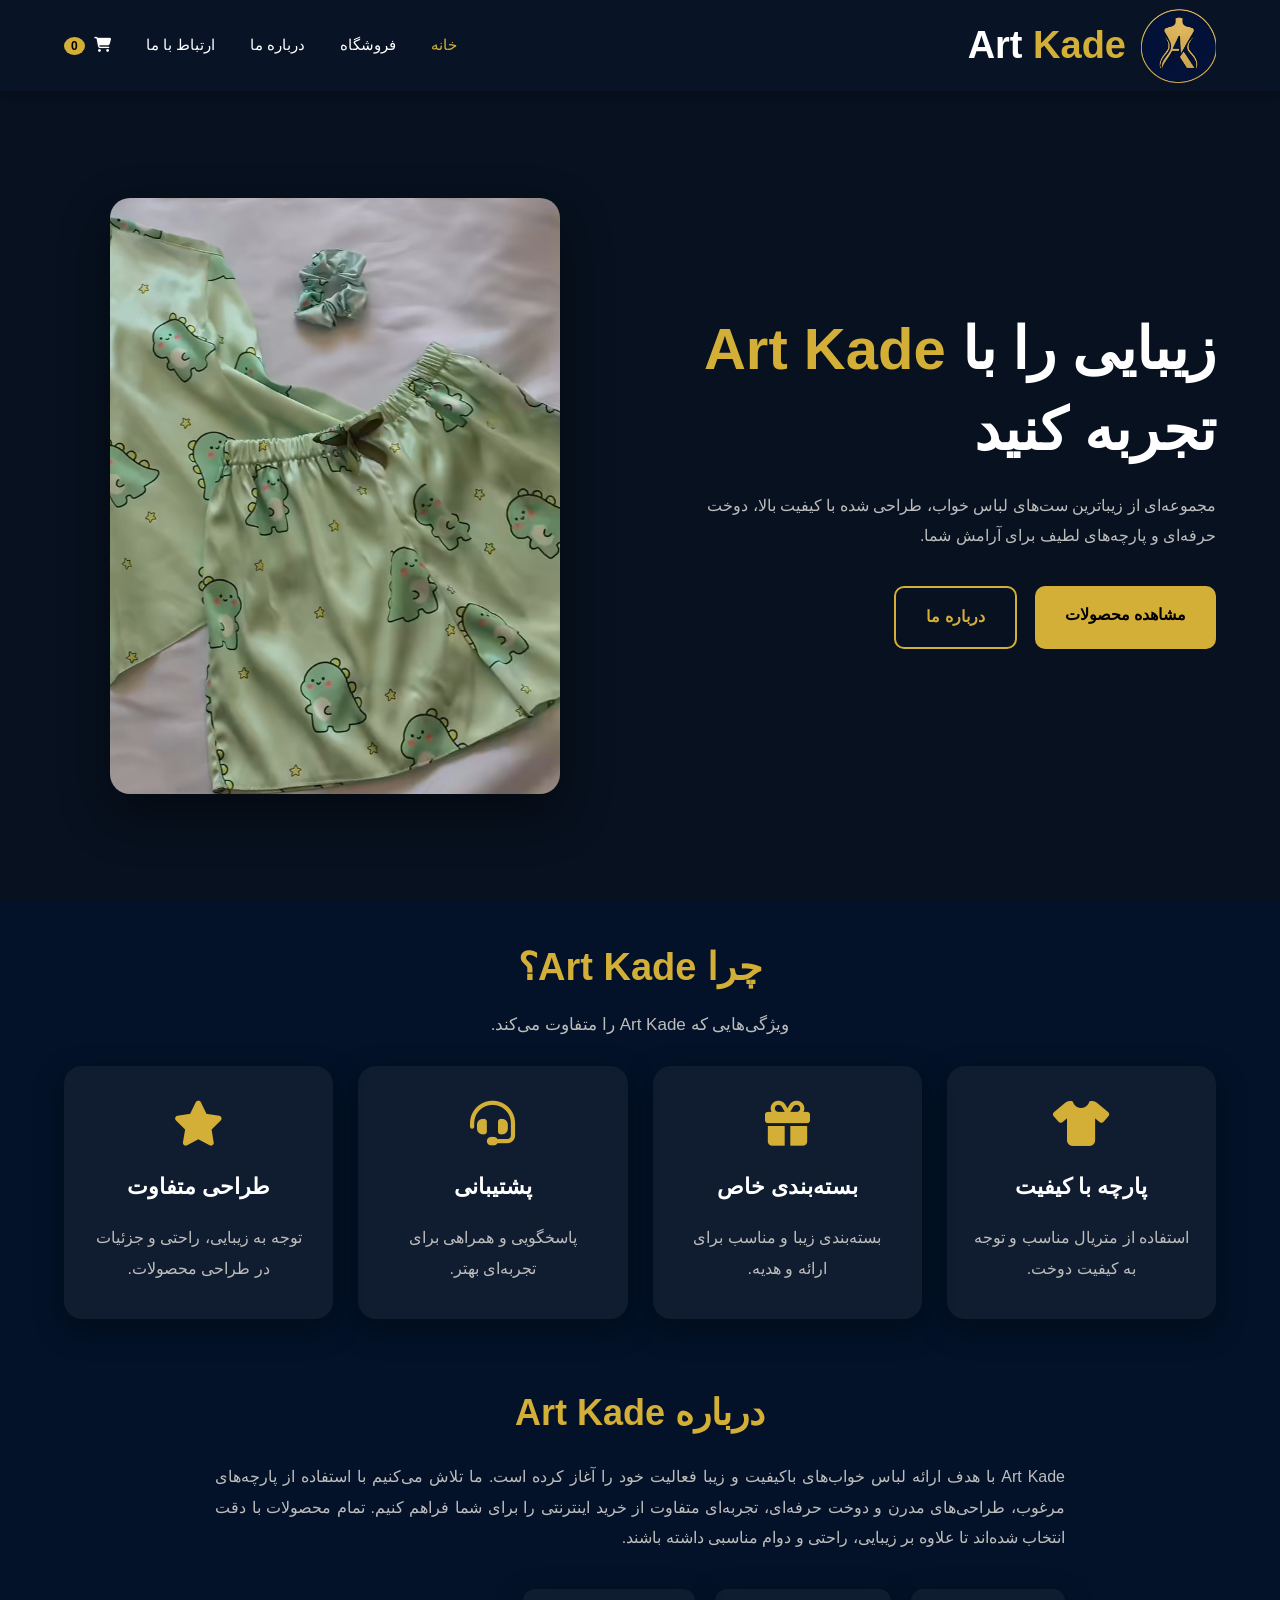
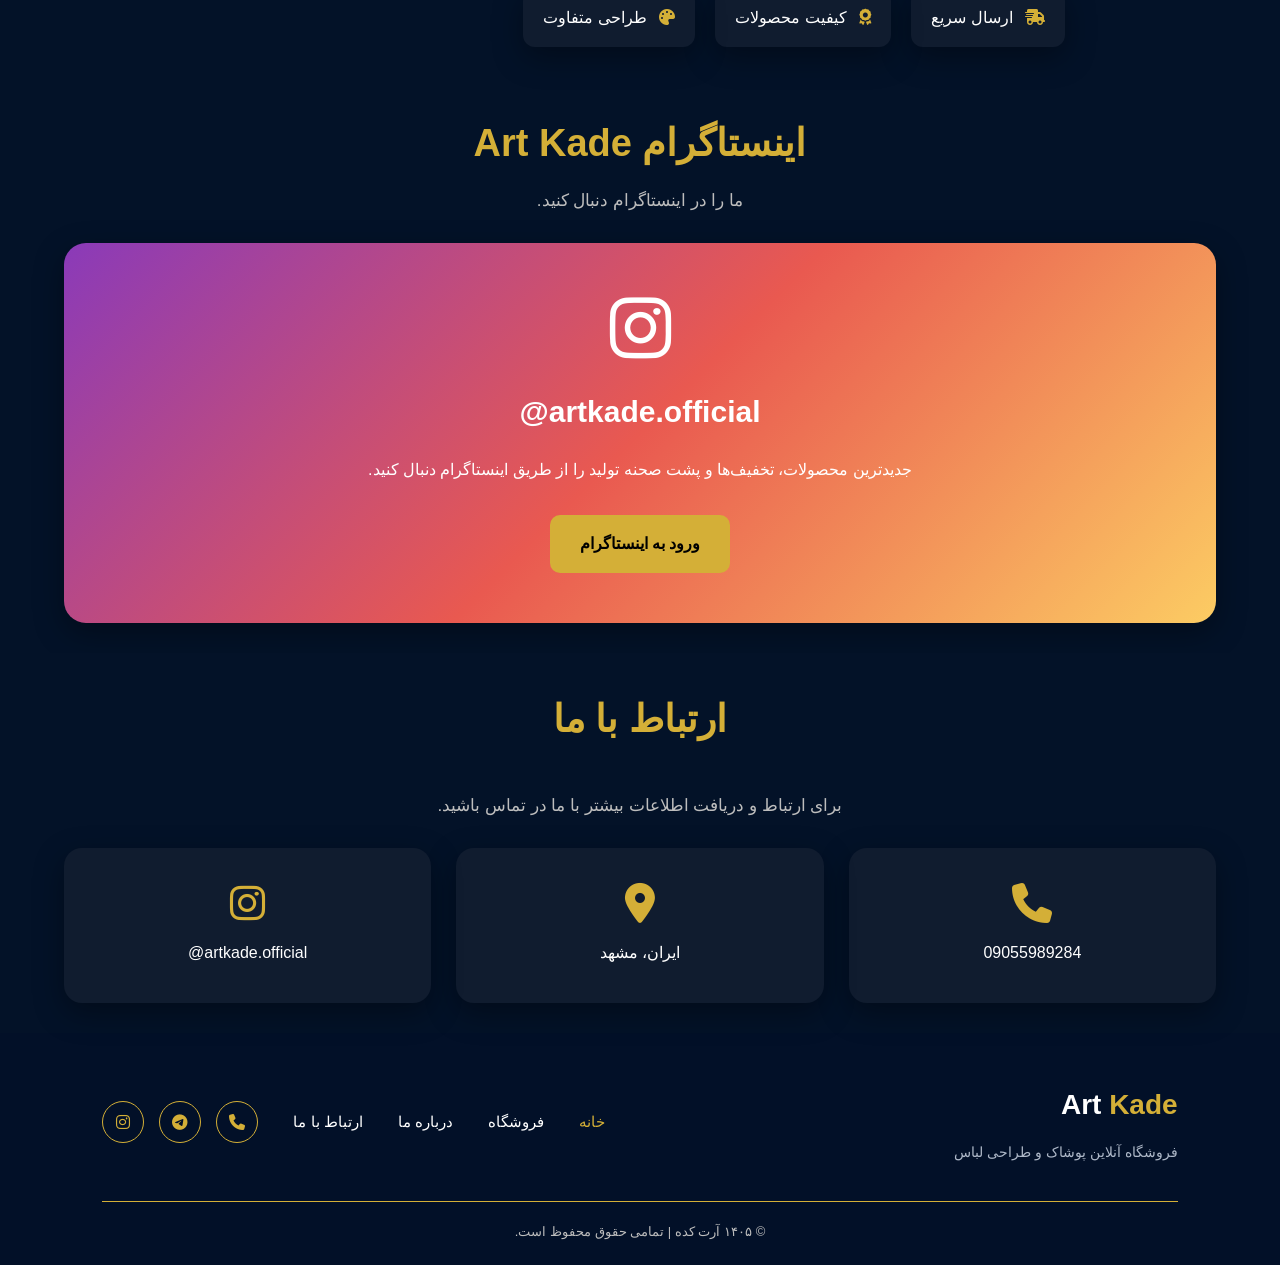
==== index.html @ 8a5cca3f "Art Kade website" ====
<!DOCTYPE html>
<html lang="fa" dir="rtl">
<head>
    <meta charset="UTF-8">
    <meta name="viewport" content="width=device-width, initial-scale=1.0">
    <meta name="description"
          content="Art Kade؛ مجموعه‌ای از ست‌های لباس خواب زیبا و باکیفیت.">
    <title>Art Kade | خانه</title>
    <!-- CSS -->
    <link rel="stylesheet" href="css/style.css">
    <link rel="stylesheet" href="css/index.css">
     <!-- FONT AWESOME  -->
    <link rel="stylesheet"
          href="https://cdnjs.cloudflare.com/ajax/libs/font-awesome/6.6.0/css/all.min.css">
</head>
<body>
    <!-- HEADER -->
    <header>
        <div class="container navbar">
            <!-- LOGO -->
            <a href="index.html"
               class="logo"
               aria-label="صفحه اصلی Art Kade">
                <img src="img/logo.jpg"
                     alt="لوگوی Art Kade">
                <div class="logo-text">
                    <h2>
                        Art <span>Kade</span>
                    </h2>
                </div>
            </a>
            <!-- NAVIGATION -->
            <nav aria-label="منوی اصلی">
                <ul class="menu">
                    <li>
                        <a href="index.html"
                           class="active">
                            خانه
                        </a>
                    </li>
                    <li>
                        <a href="shop.html">
                            فروشگاه
                        </a>
                    </li>
                    <li>
                        <a href="#about">
                            درباره ما
                        </a>
                    </li>
                    <li>
                        <a href="#contact">
                            ارتباط با ما
                        </a>
                    </li>
                    <!-- CART -->
                    <li>
                        <a href="cart.html"
                           aria-label="سبد خرید">
                            <i class="fa-solid fa-cart-shopping"></i>
                            <span id="cart-count">
                                0
                            </span>
                        </a>
                    </li>
                </ul>
            </nav>
        </div>
    </header>
      <!-- MAIN -->
    <main>
          <!-- HERO -->
        <section class="hero">
            <div class="container hero-content">
                <!-- HERO TEXT -->
                <div class="hero-text">
                    <h1>
                        زیبایی را با
                        <span>
                            Art Kade
                        </span>
                        تجربه کنید
                    </h1>
                    <p>
                        مجموعه‌ای از زیباترین ست‌های لباس خواب،
                        طراحی شده با کیفیت بالا، دوخت حرفه‌ای و
                        پارچه‌های لطیف برای آرامش شما.
                    </p>
                    <div class="hero-buttons">
                        <a href="shop.html"
                           class="btn">
                            مشاهده محصولات
                        </a>
                        <a href="#about"
                           class="btn btn-outline">
                            درباره ما
                        </a>
                    </div>
                </div>
                <!-- HERO IMAGE -->
                <div class="hero-image">
                    <img src="img/green.jpg"
                         alt="ست لباس خواب سبز Art Kade">
                </div>
            </div>
        </section>
                <!-- FEATURES -->
        <section class="section">
            <div class="container">
                <div class="section-title">
                    <h2>
                        چرا Art Kade؟
                    </h2>
                    <p>
                        ویژگی‌هایی که Art Kade را متفاوت می‌کند.
                    </p>
                </div>
                <div class="features">
                    <!-- FEATURE 1 -->
                    <div class="feature">
                        <i class="fa-solid fa-shirt"></i>
                        <h3>
                            پارچه با کیفیت
                        </h3>
                        <p>
                            استفاده از متریال مناسب و توجه به کیفیت دوخت.
                        </p>
                    </div>
                    <!-- FEATURE 2 -->
                    <div class="feature">
                        <i class="fa-solid fa-gift"></i>
                        <h3>
                            بسته‌بندی خاص
                        </h3>
                        <p>
                            بسته‌بندی زیبا و مناسب برای ارائه و هدیه.
                        </p>
                    </div>
                    <!-- FEATURE 3 -->
                    <div class="feature">
                        <i class="fa-solid fa-headset"></i>
                        <h3>
                            پشتیبانی
                        </h3>
                        <p>
                            پاسخگویی و همراهی برای تجربه‌ای بهتر.
                        </p>
                    </div>
                    <!-- FEATURE 4 -->
                    <div class="feature">
                        <i class="fa-solid fa-star"></i>
                        <h3>
                            طراحی متفاوت
                        </h3>
                        <p>
                            توجه به زیبایی، راحتی و جزئیات در طراحی محصولات.
                        </p>
                    </div>
                </div>
            </div>
        </section>
              <!-- ABOUT -->
        <section class="section about"
                 id="about">
            <div class="container about-content">
                <div class="about-text">
                    <h2>
                        درباره Art Kade
                    </h2>
                    <p>
                        Art Kade با هدف ارائه لباس خواب‌های باکیفیت و زیبا
                        فعالیت خود را آغاز کرده است.

                        ما تلاش می‌کنیم با استفاده از پارچه‌های مرغوب،
                        طراحی‌های مدرن و دوخت حرفه‌ای،
                        تجربه‌ای متفاوت از خرید اینترنتی را برای شما فراهم کنیم.

                        تمام محصولات با دقت انتخاب شده‌اند تا علاوه بر زیبایی،
                        راحتی و دوام مناسبی داشته باشند.
                    </p>
                    <div class="hero-info">
                        <div>
                            <i class="fa-solid fa-truck-fast"></i>
                            ارسال سریع
                        </div>
                        <div>
                            <i class="fa-solid fa-award"></i>
                            کیفیت محصولات
                        </div>
                        <div>
                            <i class="fa-solid fa-palette"></i>
                            طراحی متفاوت
                        </div>
                    </div>
                </div>
            </div>
        </section>
               <!-- INSTAGRAM -->
        <section class="section instagram">
            <div class="container">
                <div class="section-title">
                    <h2>
                        اینستاگرام Art Kade
                    </h2>
                    <p>
                        ما را در اینستاگرام دنبال کنید.
                    </p>
                </div>
                <div class="instagram-box">
                    <i class="fa-brands fa-instagram"></i>
                    <h3>
                        artkade.official@
                    </h3>
                    <p>
                        جدیدترین محصولات، تخفیف‌ها و پشت صحنه تولید
                        را از طریق اینستاگرام دنبال کنید.
                    </p>
                    <a href="https://www.instagram.com/artkade.official/"
                       class="btn"
                       target="_blank"
                       rel="noopener noreferrer">
                        ورود به اینستاگرام
                    </a>
                </div>
            </div>
        </section>
             <!-- CONTACT -->
        <section class="section contact"
                 id="contact">
            <div class="container">
                <div class="section-title">
                    <h2>
                        ارتباط با ما
                    </h2>
                    <p>
                        برای ارتباط و دریافت اطلاعات بیشتر با ما در تماس باشید.
                    </p>
                </div>
                <div class="contact-box">
              <!-- PHONE -->
                    <div>
                        <i class="fa-solid fa-phone"></i>
                        <p>
                            09055989284
                        </p>
                        <a href="tel:09050000000"
                           class="contact-link"
                           aria-label="تماس با Art Kade">
                        </a>
                    </div>
                      <!-- LOCATION -->
                    <div>
                        <i class="fa-solid fa-location-dot"></i>
                        <p>
                            ایران، مشهد
                        </p>
                        <a href="https://www.google.com/maps/search/?api=1&query=Mashhad,Iran"
                           class="contact-link"
                           target="_blank"
                           rel="noopener noreferrer"
                           aria-label="مشاهده مشهد روی نقشه">
                        </a>
                    </div>
                    <!-- INSTAGRAM -->
                    <div>
                        <i class="fa-brands fa-instagram"></i>
                        <p>
                            artkade.official@
                        </p>
                        <a href="https://www.instagram.com/artkade.official/"
                           class="contact-link"
                           aria-label="ورود به اینستاگرام">
                        </a>
                    </div>
                </div>
            </div>
        </section>
    </main>
     <!-- FOOTER -->
    <footer class="footer">
        <div class="footer-content">
             <!-- BRAND  -->
            <div class="footer-brand">
                <h2>
                    Art <span>Kade</span>
                </h2>
                <p>
                    فروشگاه آنلاین پوشاک و طراحی لباس
                </p>
            </div>
            <!--  LINKS -->
            <nav aria-label="منوی اصلی">
                <ul class="menu">
                    <li>
                        <a href="index.html"
                           class="active">
                            خانه
                        </a>
                    </li>
                    <li>
                        <a href="shop.html">
                            فروشگاه
                        </a>
                    </li>
                    <li>
                        <a href="#about">
                            درباره ما
                        </a>
                    </li>
                    <li>
                        <a href="#contact">
                            ارتباط با ما
                        </a>
                    </li>
            <!-- SOCIAL-->
            <div class="footer-social">
                <!-- TELEPHONE -->
                <a href="tel:09050000000"
                   aria-label="تماس تلفنی">
                    <i class="fa-solid fa-phone"></i>
                </a>
                <!-- TELEGRAM -->
                <a href="https://t.me/YOUR_TELEGRAM_ID"
                   target="_blank"
                   rel="noopener noreferrer"
                   aria-label="تلگرام">
                    <i class="fa-brands fa-telegram"></i>
                </a>
                <!-- INSTAGRAM -->
                <a href="https://www.instagram.com/artkade.official/"
                   target="_blank"
                   rel="noopener noreferrer"
                   aria-label="اینستاگرام">
                    <i class="fa-brands fa-instagram"></i>
                </a>
            </div>
        </div>
        <!-- FOOTER BOTTOM -->
        <div class="footer-bottom">
            <p>
                © ۱۴۰۵ آرت کده | تمامی حقوق محفوظ است.
            </p>
        </div>
    </footer>
         <!-- JAVASCRIPT -->
    <script src="js/index.js"></script>
</body>
</html>
---- css/style.css ----
/* استایل‌های مشترک بین صفحات سایت */
   /* RESET */
*{
    margin:0;
    padding:0;
    box-sizing:border-box;
}
html{
    scroll-behavior:smooth;
}
:root{
    --primary:#d4af37;
    --primary-dark:#b8941f;
    --gold-light:#efc47d;
    --gold-dark:#aa7835;
    --bg:#07111F;
    --navy:#021028;
    --header:#091526;
    --card:#101C2F;
    --card-dark:#031228;
    --text:#fff;
    --gray:#bdbdbd;
    --gray-light:#aeb8c8;
    --shadow:0 10px 30px rgba(0,0,0,.35);
}
   /* BODY */
body{
    font-family:Tahoma,sans-serif;
    background:var(--bg);
    color:var(--text);
    line-height:1.9;
    overflow-x:hidden;
}
   /* GENERAL */
a{
    text-decoration:none;
    color:var(--text);
    transition:.3s;
}
img{
    width:100%;
    display:block;
}
button,
input,
textarea{
    font-family:inherit;
}
.container{
    width:90%;
    max-width:1200px;
    margin:auto;
}
   /* HEADER */
header{
    width:100%;
    position:sticky;
    top:0;
    z-index:999;
    background:rgba(9,21,38,.95);
    backdrop-filter:blur(10px);
    box-shadow:
        0 2px 10px rgba(0,0,0,.25);
}
.navbar{
    display:flex;
    align-items:center;
    justify-content:space-between;
    padding:8px 0;
}
   /* LOGO */
.logo{
    display:flex;
    align-items:center;
    gap:15px;
}
.logo img{
    width:75px;
    height:75px;
    object-fit:cover;
}
.logo-text h2{
    font-size:38px;
    color:var(--text);
}
.logo-text span{
    color:var(--primary);
}
   /* MENU */
.menu{
    list-style:none;
    display:flex;
    align-items:center;
    gap:35px;
}
.menu li a{
    position:relative;
    display:inline-block;
    font-size:15px;
}
.menu li a i{
    color:var(--text);
    transition:.3s;
}
.menu li a:hover,
.menu li a:hover i,
.menu a.active{
    color:var(--primary);
}
.menu li a::after{
    content:"";
    position:absolute;
    right:0;
    bottom:-8px;
    width:0;
    height:2px;
    background:var(--primary);
    transition:.3s;
}
.menu li a:hover::after{
    width:100%;
}
.menu li a.active i{
    color:var(--text);
}
   /* CART COUNT */
   /* فقط عدد کنار آیکون سبد خرید */
#cart-count{
    background:var(--primary);
    color:#000;
    border-radius:50%;
    padding:2px 7px;
    font-size:12px;
    font-weight:bold;
    margin-right:5px;
}
   /* BUTTONS */
.btn{
    display:inline-block;
    background:var(--primary);
    color:#000;
    padding:14px 30px;
    border-radius:10px;
    font-weight:bold;
    transition:.3s;
}
.btn:hover{
    background:var(--primary-dark);
    transform:translateY(-4px);
}
.btn-outline{
    background:transparent;
    color:var(--primary);
    border:2px solid var(--primary);
}
.btn-outline:hover{
    background:var(--primary);
    color:#000;
}
   /* PAGE BACKGROUNDS */
.shop-page-bg,
.product-page-bg,
.payment-page-bg,
.cart-page{
    background:var(--navy);
}
   /* FOOTER */
footer.footer{
    width:100%;
    background:var(--navy);
    color:var(--text);
    padding:45px 8% 20px;
    margin:0;
    direction:rtl;
}
.footer-content{
    display:flex;
    justify-content:space-between;
    align-items:center;
    gap:40px;
    max-width:1200px;
    margin:auto;
}
.footer-brand{
    text-align:right;
}
.footer-brand h2{
    font-size:28px;
    margin:0 0 8px;
    color:var(--text);
}
.footer-brand h2 span{
    color:var(--primary);
}
.footer-brand p{
    color:var(--gray-light);
    font-size:14px;
    margin:0;
}
.footer-links{
    display:flex;
    align-items:center;
    justify-content:center;
    gap:28px;
}
.footer-links a{
    color:var(--gray-light);
    text-decoration:none;
    font-size:15px;
    transition:.3s;
}
.footer-links a:hover{
    color:var(--primary);
}
.footer-social{
    display:flex;
    align-items:center;
    gap:15px;
}
.footer-social a{
    width:42px;
    height:42px;
    border:
        1px solid
        var(--primary);
    border-radius:50%;
    display:flex;
    justify-content:center;
    align-items:center;
    color:var(--primary);
    text-decoration:none;
    font-size:16px;
    transition:.3s;
}
.footer-social a:hover{
    background:var(--primary);
    color:var(--navy);
    border-color:var(--primary);
    transform:translateY(-3px);
}
.footer-bottom{
    width:100%;
    max-width:1200px;
    margin:35px auto 0;
    padding-top:18px;
    border-top:
        1px solid
        var(--primary);
    text-align:center;
    color:var(--gray);
    font-size:13px;
}
   /* RESPONSIVE - GENERAL */
    .menu{
        justify-content:center;
        flex-wrap:wrap;
    }

   /* RESPONSIVE - TABLET */
@media(max-width:768px){
    .container{
        width:95%;
    }
    .logo-text h2{
        font-size:30px;
    }
    .menu{
        gap:15px;
    }
    footer.footer{
        padding-left:5%;
        padding-right:5%;
    }
    .footer-content{
        flex-direction:column;
        text-align:center;
    }
    .footer-brand{
        text-align:center;
    }
    .footer-links{
        flex-wrap:wrap;
    }
}
   /* RESPONSIVE - MOBILE */
@media(max-width:500px){
    .logo{
        gap:10px;
    }
    .logo img{
        width:55px;
        height:55px;
    }
    .footer-links{
        gap:18px;
    }
}
---- css/index.css ----
/* GENERAL SECTIONS */
.section{
    padding:30px 0;
    background:var(--card-dark);
}
   /* SECTION TITLE */
.section-title{
    text-align:center;
    margin-bottom:25px;
}
.section-title h2{
    color:var(--primary);
    font-size:38px;
    margin-bottom:6px;
}
.section-title p{
    color:var(--gray);
    font-size:17px;
    margin:0;
}
#contact .section-title h2{
    margin-top:0;
    margin-bottom:35px;
}
   /* HERO */
.hero{
    min-height:90vh;
    display:flex;
    align-items:center;
}
.hero-content{
    display:grid;
    grid-template-columns:1fr 1fr;
    gap:70px;
    align-items:center;
}
.hero h1{
    font-size:58px;
    line-height:1.4;
    margin-bottom:20px;
}
.hero h1 span{
    color:var(--primary);
}
.hero p{
    color:var(--gray);
    margin-bottom:35px;
}
.hero-buttons{
    display:flex;
    gap:18px;
    margin-bottom:35px;
}
.hero-info{
    display:flex;
    gap:20px;
    flex-wrap:wrap;
}
.hero-info div{
    background:var(--card);
    padding:14px 20px;
    border-radius:12px;
    box-shadow:var(--shadow);
}
.hero-info i{
    color:var(--primary);
    margin-left:8px;
}
.hero-image img{
    max-width:450px;
    margin:auto;
    border-radius:20px;
    box-shadow:0 20px 50px rgba(0,0,0,.45);
    animation:float 4s infinite ease-in-out;
}
@keyframes float{
    0%,100%{
        transform:translateY(0);
    }
    50%{
        transform:translateY(-15px);
    }
}
   /* FEATURES */
.features{
    display:grid;
    grid-template-columns:repeat(4,1fr);
    gap:25px;
}
.feature{
    background:var(--card);
    padding:35px 25px;
    border-radius:18px;
    text-align:center;
    box-shadow:var(--shadow);
    transition:.3s;
}
.feature:hover{
    transform:translateY(-10px);
}
.feature i{
    font-size:45px;
    color:var(--primary);
    margin-bottom:20px;
}
.feature h3{
    font-size:22px;
    margin-bottom:15px;
}
.feature p{
    color:var(--gray);
}
   /* ABOUT */
.about-content{
    display:grid;
    grid-template-columns:1fr;
    text-align:center;
}
.about-text{
    max-width:850px;
    margin:auto;
}
.about-text h2{
    color:var(--primary);
    font-size:36px;
    margin-bottom:15px;
}
.about-text p{
    color:var(--gray);
    text-align:justify;
    margin-bottom:35px;
}
#about{
    scroll-margin-top:100px;
}
   /* INSTAGRAM */ 
.instagram-box{
    background:linear-gradient(
        135deg,
        #8a3ab9,
        #e95950,
        #fccc63
    );
    border-radius:22px;
    text-align:center;
    padding:50px 30px;
    box-shadow:var(--shadow);
}
.instagram-box i{
    font-size:70px;
    margin-bottom:20px;
}
.instagram-box h3{
    font-size:30px;
    margin-bottom:15px;
}
.instagram-box p{
    margin-bottom:30px;
}
   /* CONTACT */
.contact-box{
    display:grid;
    grid-template-columns:
        repeat(auto-fit,minmax(250px,1fr));
    gap:25px;
}
/* خود کارت */
.contact-box div{
    position:relative;
    background:var(--card);
    padding:35px;
    border-radius:18px;
    text-align:center;
    box-shadow:var(--shadow);
    transition:.3s;
}
/* افکت هاور */
.contact-box div:hover{
    transform:translateY(-8px);
}
/* آیکون */
.contact-box i{
    color:var(--primary);
    font-size:40px;
    margin-bottom:15px;
    position:relative;
    z-index:2;
}
/* متن */
.contact-box p{
    position:relative;
    z-index:2;
}
   /* CLICKABLE CONTACT CARDS */

.contact-link{
    position:absolute;
    top:0;
    right:0;
    bottom:0;
    left:0;
    width:100%;
    height:100%;
    display:block;
    text-decoration:none;
    z-index:5;
}

.contact-box div > i,
.contact-box div > p{
    pointer-events:none;
}
   /* HOME RESPONSIVE */
@media(max-width:1000px){
    .hero-content{
        grid-template-columns:1fr;
        text-align:center;
    }
    .hero h1{
        font-size:42px;
    }
    .hero-buttons,
    .hero-info{
        justify-content:center;
    }
    .features{
        grid-template-columns:repeat(2,1fr);
    }
}
@media(max-width:768px){
    .hero{
        min-height:auto;
        padding:45px 0;
    }
    .hero h1{
        font-size:34px;
    }
    .hero-buttons{
        flex-direction:column;
    }
    .features{
        grid-template-columns:1fr;
    }
    .section-title h2{
        font-size:30px;
    }
}
@media(max-width:500px){
    .hero-info{
        flex-direction:column;
    }
}
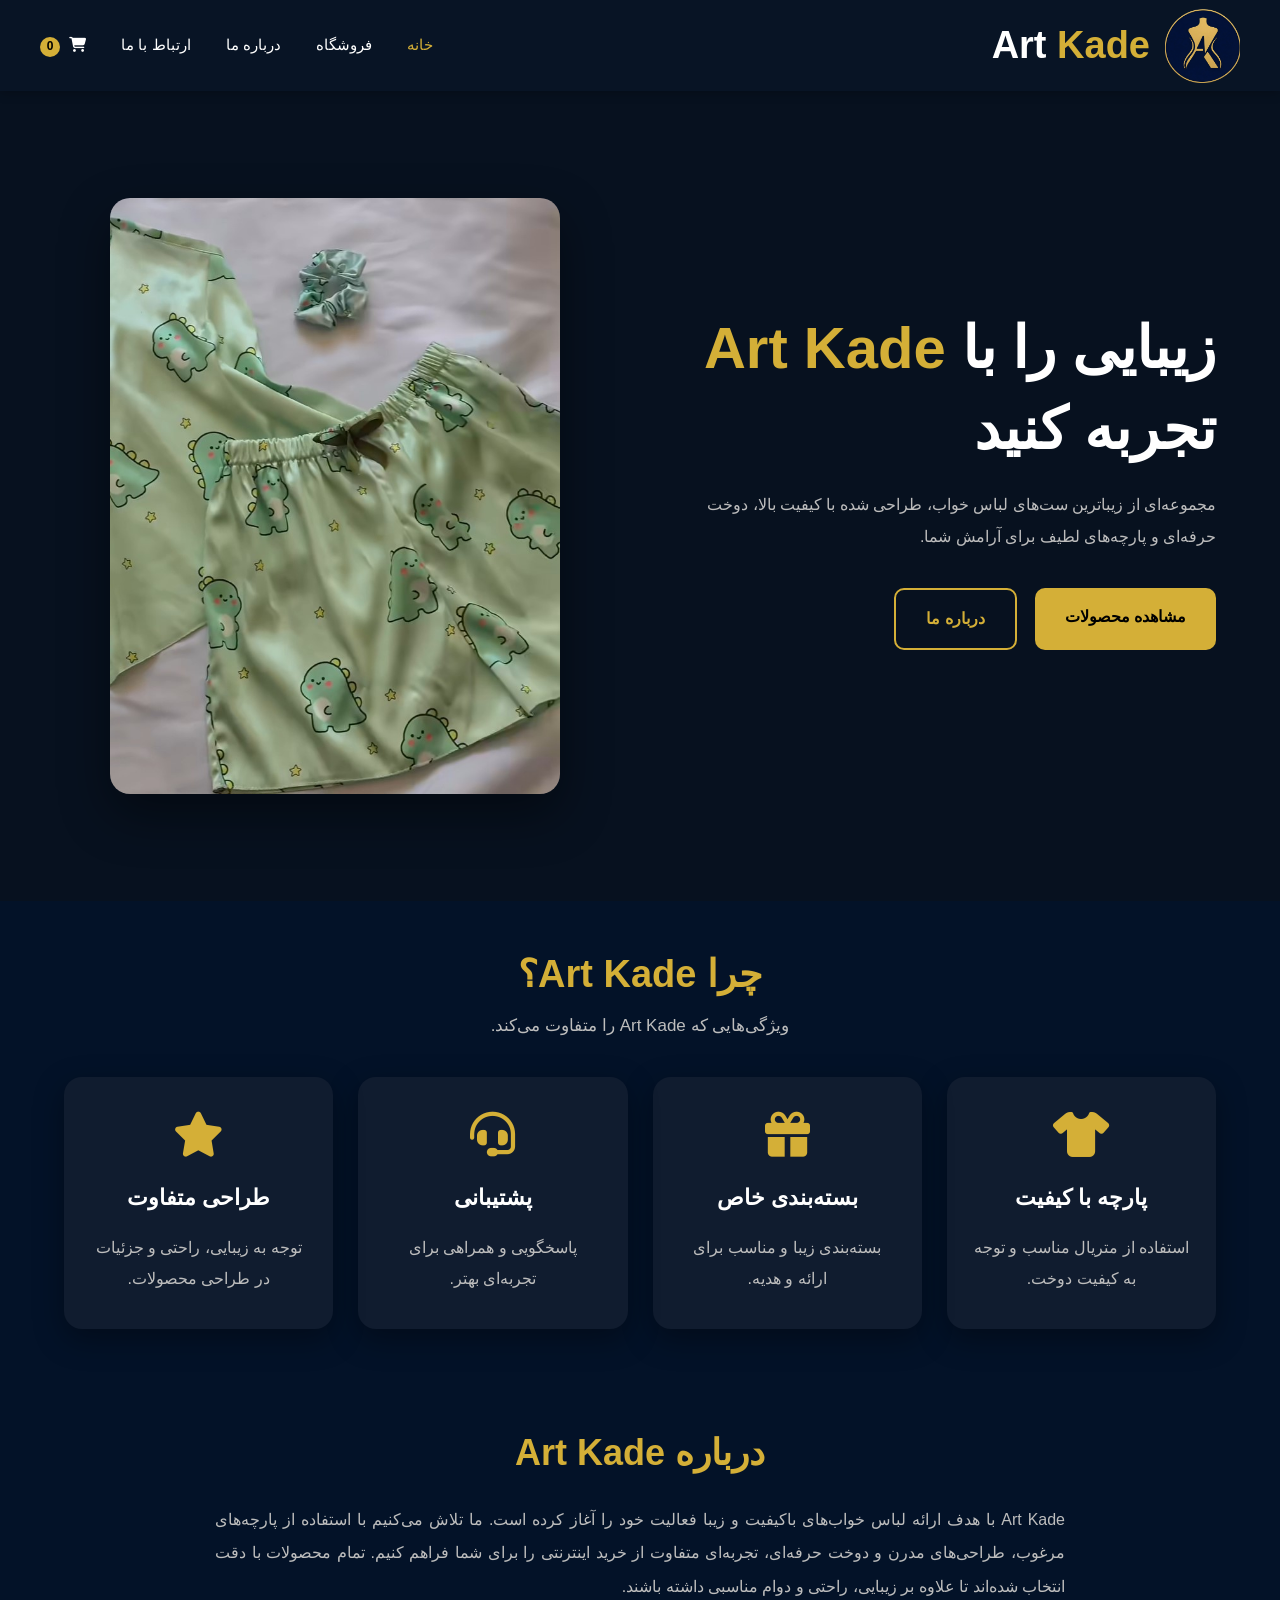
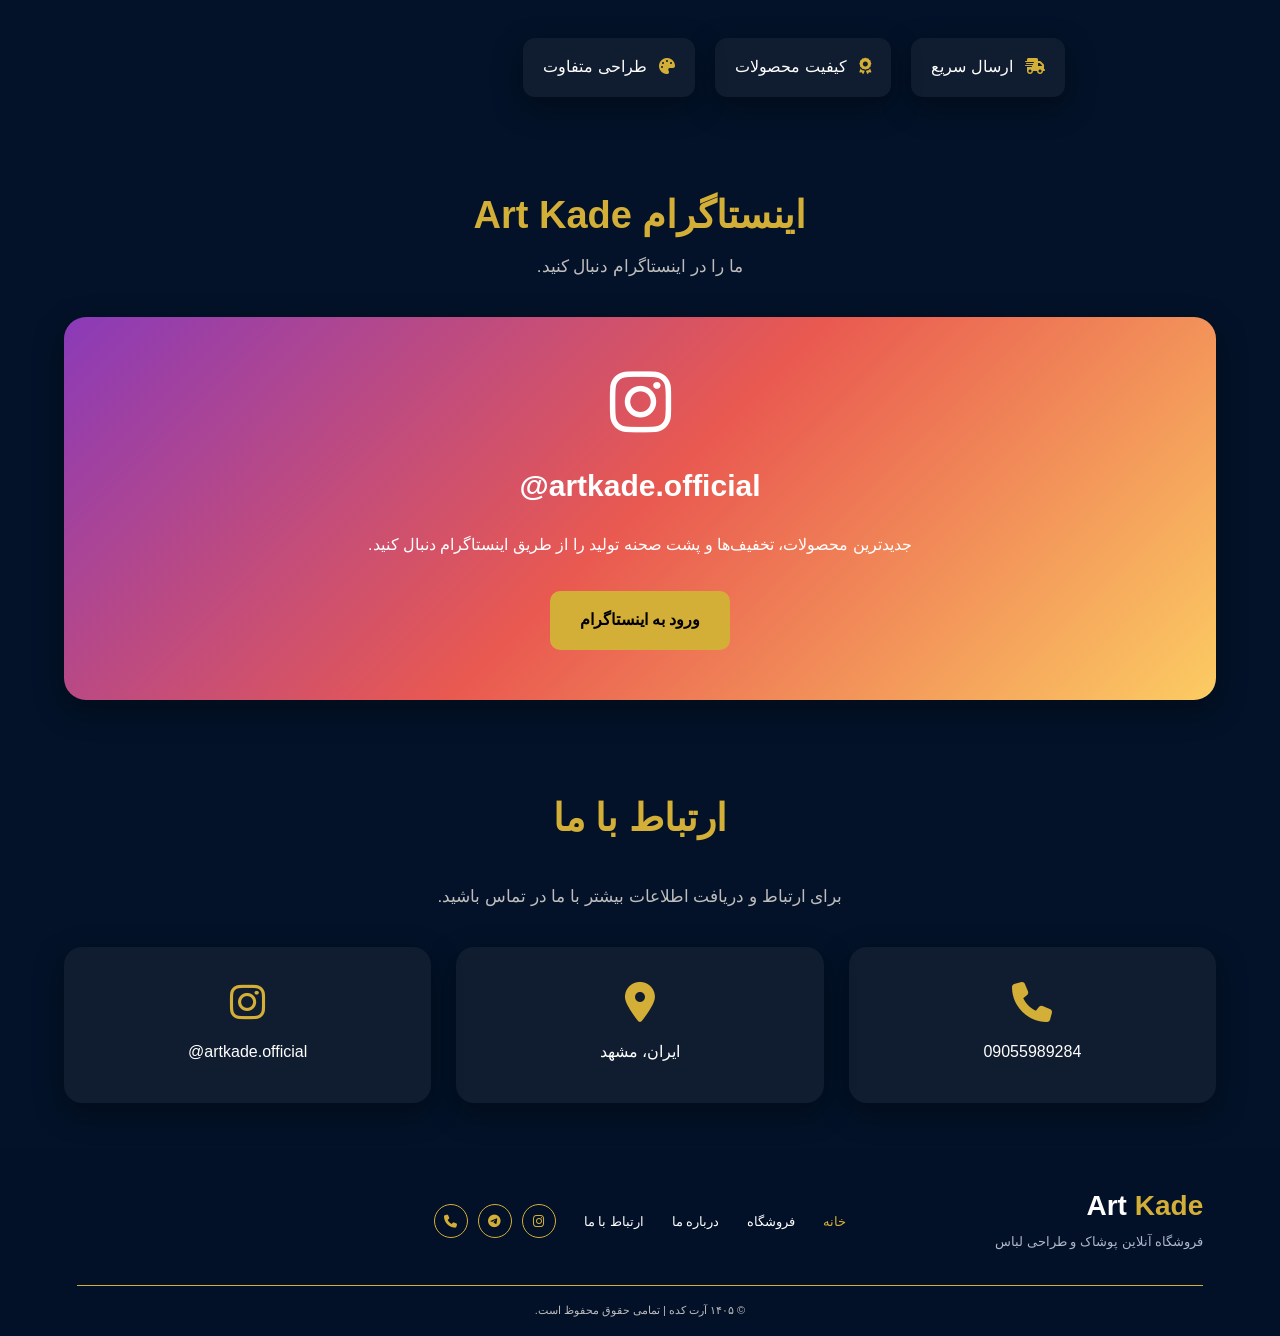
==== commit 01489b9a: "responsive design" ====
--- a/index.html
+++ b/index.html
@@ -243,7 +243,7 @@
                         <p>
                             09055989284
                         </p>
-                        <a href="tel:09050000000"
+                        <a href="tel:09055989284"
                            class="contact-link"
                            aria-label="تماس با Art Kade">
                         </a>
@@ -315,7 +315,7 @@
             <!-- SOCIAL-->
             <div class="footer-social">
                 <!-- TELEPHONE -->
-                <a href="tel:09050000000"
+                <a href="tel:09055989284"
                    aria-label="تماس تلفنی">
                     <i class="fa-solid fa-phone"></i>
                 </a>
--- a/css/style.css
+++ b/css/style.css
@@ -1,297 +1,1144 @@
-                       /* استایل‌های مشترک بین صفحات سایت */
-   /* RESET */
+/* =====================================================
+   ART KADE - SHARED STYLE
+   نسخه کامل و مرتب
+===================================================== */
+
+
+/* =====================================================
+   RESET
+===================================================== */
+
 *{
     margin:0;
     padding:0;
     box-sizing:border-box;
 }
+
 html{
     scroll-behavior:smooth;
 }
+
 :root{
     --primary:#d4af37;
     --primary-dark:#b8941f;
     --gold-light:#efc47d;
     --gold-dark:#aa7835;
+
     --bg:#07111F;
     --navy:#021028;
     --header:#091526;
+
     --card:#101C2F;
     --card-dark:#031228;
-    --text:#fff;
+
+    --text:#ffffff;
     --gray:#bdbdbd;
     --gray-light:#aeb8c8;
+
     --shadow:0 10px 30px rgba(0,0,0,.35);
 }
-   /* BODY */
+
+
+/* =====================================================
+   BODY
+===================================================== */
+
 body{
-    font-family:Tahoma,sans-serif;
+    font-family:Tahoma, sans-serif;
     background:var(--bg);
     color:var(--text);
     line-height:1.9;
     overflow-x:hidden;
 }
-   /* GENERAL */
+
+
+/* =====================================================
+   GENERAL
+===================================================== */
+
 a{
     text-decoration:none;
     color:var(--text);
     transition:.3s;
 }
+
 img{
     width:100%;
     display:block;
 }
+
 button,
 input,
 textarea{
     font-family:inherit;
 }
+
 .container{
     width:90%;
     max-width:1200px;
-    margin:auto;
-}
-   /* HEADER */
+    margin:0 auto;
+}
+
+
+/* =====================================================
+   HEADER
+===================================================== */
+
 header{
     width:100%;
     position:sticky;
     top:0;
     z-index:999;
-    background:rgba(9,21,38,.95);
+
+    background:rgba(9,21,38,.96);
+
     backdrop-filter:blur(10px);
+
     box-shadow:
         0 2px 10px rgba(0,0,0,.25);
 }
+
 .navbar{
+    width:100%;
+
     display:flex;
     align-items:center;
     justify-content:space-between;
+
     padding:8px 0;
 }
-   /* LOGO */
+
+
+/* =====================================================
+   LOGO
+===================================================== */
+
 .logo{
     display:flex;
     align-items:center;
+
     gap:15px;
-}
+
+    flex-shrink:0;
+}
+
 .logo img{
     width:75px;
     height:75px;
+
     object-fit:cover;
 }
+
 .logo-text h2{
     font-size:38px;
+    line-height:1.2;
+
     color:var(--text);
 }
+
 .logo-text span{
     color:var(--primary);
 }
-   /* MENU */
+
+
+/* =====================================================
+   HEADER MENU
+===================================================== */
+
 .menu{
     list-style:none;
+
     display:flex;
     align-items:center;
+    justify-content:center;
+
     gap:35px;
 }
+
+.menu li{
+    flex-shrink:0;
+}
+
 .menu li a{
     position:relative;
+
     display:inline-block;
+
     font-size:15px;
-}
+    white-space:nowrap;
+}
+
 .menu li a i{
     color:var(--text);
     transition:.3s;
 }
+
 .menu li a:hover,
 .menu li a:hover i,
 .menu a.active{
     color:var(--primary);
 }
+
+
+/* underline */
+
 .menu li a::after{
     content:"";
+
     position:absolute;
+
     right:0;
     bottom:-8px;
+
     width:0;
     height:2px;
+
     background:var(--primary);
+
     transition:.3s;
 }
+
 .menu li a:hover::after{
     width:100%;
 }
+
 .menu li a.active i{
     color:var(--text);
 }
-   /* CART COUNT */
-   /* فقط عدد کنار آیکون سبد خرید */
+
+
+/* =====================================================
+   CART COUNT
+===================================================== */
+
 #cart-count{
+    display:inline-flex;
+
+    align-items:center;
+    justify-content:center;
+
+    min-width:20px;
+    height:20px;
+
     background:var(--primary);
     color:#000;
+
     border-radius:50%;
-    padding:2px 7px;
+
+    padding:2px 6px;
+
     font-size:12px;
     font-weight:bold;
+
     margin-right:5px;
 }
-   /* BUTTONS */
+
+
+/* =====================================================
+   BUTTONS
+===================================================== */
+
 .btn{
     display:inline-block;
+
     background:var(--primary);
     color:#000;
+
     padding:14px 30px;
+
     border-radius:10px;
+
     font-weight:bold;
+
     transition:.3s;
 }
+
 .btn:hover{
     background:var(--primary-dark);
+
     transform:translateY(-4px);
 }
+
 .btn-outline{
     background:transparent;
+
     color:var(--primary);
+
     border:2px solid var(--primary);
 }
+
 .btn-outline:hover{
     background:var(--primary);
     color:#000;
 }
-   /* PAGE BACKGROUNDS */
+
+
+/* =====================================================
+   PAGE BACKGROUNDS
+===================================================== */
+
 .shop-page-bg,
 .product-page-bg,
 .payment-page-bg,
 .cart-page{
     background:var(--navy);
 }
-   /* FOOTER */
+
+
+/* =====================================================
+   FOOTER
+===================================================== */
+
 footer.footer{
     width:100%;
+
     background:var(--navy);
     color:var(--text);
-    padding:45px 8% 20px;
+
+    padding:40px 6% 15px;
+
     margin:0;
+
     direction:rtl;
 }
+
+
+/* =====================================================
+   FOOTER CONTENT
+===================================================== */
+
 .footer-content{
-    display:flex;
-    justify-content:space-between;
+    width:100%;
+    max-width:1200px;
+
+    margin:0 auto;
+
+    display:grid;
+
+    /*
+       ستون راست = برند
+       ستون وسط = منو
+       ستون چپ = شبکه اجتماعی
+    */
+
+    grid-template-columns:
+        1fr
+        1.3fr
+        1fr;
+
     align-items:center;
-    gap:40px;
-    max-width:1200px;
-    margin:auto;
-}
+
+    gap:30px;
+}
+
+
+/* =====================================================
+   FOOTER BRAND
+===================================================== */
+
 .footer-brand{
     text-align:right;
-}
+
+    min-width:0;
+}
+
 .footer-brand h2{
     font-size:28px;
-    margin:0 0 8px;
+
+    line-height:1.3;
+
+    margin:0 0 6px;
+
     color:var(--text);
 }
+
 .footer-brand h2 span{
     color:var(--primary);
 }
+
 .footer-brand p{
     color:var(--gray-light);
-    font-size:14px;
+
+    font-size:13px;
+
     margin:0;
-}
-.footer-links{
+
+    white-space:nowrap;
+}
+
+
+/* =====================================================
+   FOOTER NAV
+===================================================== */
+
+.footer-content nav{
+    width:100%;
+}
+
+.footer-content nav .menu{
+    width:100%;
+
     display:flex;
+
     align-items:center;
     justify-content:center;
+
     gap:28px;
-}
-.footer-links a{
-    color:var(--gray-light);
-    text-decoration:none;
-    font-size:15px;
-    transition:.3s;
-}
-.footer-links a:hover{
+
+    margin:0;
+    padding:0;
+
+    list-style:none;
+}
+
+.footer-content nav .menu li{
+    flex-shrink:0;
+}
+
+.footer-content nav .menu li a{
+    position:relative;
+
+    color:var(--text);
+
+    font-size:13px;
+
+    white-space:nowrap;
+}
+
+.footer-content nav .menu li a:hover,
+.footer-content nav .menu li a.active{
     color:var(--primary);
 }
+
+
+/* =====================================================
+   FOOTER SOCIAL
+===================================================== */
+
 .footer-social{
     display:flex;
+
     align-items:center;
-    gap:15px;
-}
+
+    justify-content:flex-start;
+
+    gap:10px;
+
+    direction:ltr;
+}
+
 .footer-social a{
-    width:42px;
-    height:42px;
-    border:
-        1px solid
-        var(--primary);
+    width:34px;
+    height:34px;
+
+    border:1px solid var(--primary);
+
     border-radius:50%;
+
     display:flex;
+
+    align-items:center;
     justify-content:center;
-    align-items:center;
+
     color:var(--primary);
-    text-decoration:none;
-    font-size:16px;
+
+    font-size:13px;
+
     transition:.3s;
 }
+
 .footer-social a:hover{
     background:var(--primary);
+
     color:var(--navy);
-    border-color:var(--primary);
+
     transform:translateY(-3px);
 }
+
+
+/* =====================================================
+   FOOTER BOTTOM
+===================================================== */
+
 .footer-bottom{
     width:100%;
     max-width:1200px;
-    margin:35px auto 0;
-    padding-top:18px;
-    border-top:
-        1px solid
-        var(--primary);
+
+    margin:30px auto 0;
+
+    padding-top:14px;
+
+    border-top:1px solid var(--primary);
+
     text-align:center;
+
     color:var(--gray);
-    font-size:13px;
-}
-   /* RESPONSIVE - GENERAL */
+
+    font-size:11px;
+}
+
+
+/* =====================================================
+   TABLET
+===================================================== */
+
+@media(max-width:1000px){
+
+    /* HEADER */
+
+    .navbar{
+        gap:20px;
+    }
+
+    .logo-text h2{
+        font-size:32px;
+    }
+
+    .logo img{
+        width:65px;
+        height:65px;
+    }
+
     .menu{
-        justify-content:center;
-        flex-wrap:wrap;
-    }
-
-   /* RESPONSIVE - TABLET */
-@media(max-width:768px){
-    .container{
-        width:95%;
-    }
-    .logo-text h2{
-        font-size:30px;
-    }
-    .menu{
-        gap:15px;
-    }
+        gap:22px;
+    }
+
+    .menu li a{
+        font-size:14px;
+    }
+
+
+    /* FOOTER */
+
     footer.footer{
         padding-left:5%;
         padding-right:5%;
     }
+
     .footer-content{
-        flex-direction:column;
-        text-align:center;
-    }
+        gap:20px;
+    }
+
+    .footer-content nav .menu{
+        gap:18px;
+    }
+
+    .footer-content nav .menu li a{
+        font-size:12px;
+    }
+
+    .footer-brand h2{
+        font-size:25px;
+    }
+
+    .footer-brand p{
+        font-size:11px;
+    }
+
+    .footer-social{
+        gap:8px;
+    }
+}
+
+
+/* =====================================================
+   MOBILE / TABLET
+===================================================== */
+
+@media(max-width:768px){
+
+    /* =================================================
+       GENERAL
+    ================================================= */
+
+    .container{
+        width:94%;
+    }
+
+
+    /* =================================================
+       HEADER
+    ================================================= */
+
+    header{
+        position:sticky;
+        top:0;
+    }
+
+    .navbar{
+        width:94%;
+
+        margin:0 auto;
+
+        display:flex;
+
+        flex-direction:row;
+
+        align-items:center;
+        justify-content:space-between;
+
+        gap:10px;
+
+        padding:7px 0;
+    }
+
+
+    /* =================================================
+       LOGO
+    ================================================= */
+
+    .logo{
+        display:flex;
+
+        align-items:center;
+
+        gap:7px;
+
+        flex-shrink:0;
+    }
+
+    .logo img{
+        width:48px;
+        height:48px;
+    }
+
+    .logo-text h2{
+        font-size:24px;
+        line-height:1.2;
+    }
+
+
+    /* =================================================
+       HEADER MENU
+    ================================================= */
+
+    .navbar nav{
+        min-width:0;
+        flex:1;
+    }
+
+    .navbar nav .menu{
+        width:100%;
+
+        display:flex;
+
+        align-items:center;
+
+        justify-content:flex-end;
+
+        gap:16px;
+
+        flex-wrap:nowrap;
+
+        overflow:hidden;
+
+        min-width:0;
+    }
+
+    .navbar nav .menu li{
+        flex-shrink:0;
+    }
+
+    .navbar nav .menu li a{
+        font-size:12px;
+
+        white-space:nowrap;
+    }
+
+    .navbar nav .menu li a::after{
+        bottom:-4px;
+    }
+
+
+    /* =================================================
+       CART
+    ================================================= */
+
+    #cart-count{
+        min-width:17px;
+        height:17px;
+
+        padding:1px 5px;
+
+        font-size:9px;
+
+        margin-right:2px;
+    }
+
+
+    /* =================================================
+       FOOTER
+    ================================================= */
+
+    footer.footer{
+        width:100%;
+
+        padding:30px 5% 12px;
+
+        margin:0;
+    }
+
+    /*
+       مهم:
+       در موبایل هم سه قسمت کنار هم باقی می‌مانند
+       مثل تصویری که فرستادی.
+    */
+
+    .footer-content{
+        width:100%;
+
+        display:grid;
+
+        grid-template-columns:
+            1fr
+            1.4fr
+            1fr;
+
+        align-items:center;
+
+        gap:10px;
+    }
+
+
+    /* BRAND - RIGHT */
+
     .footer-brand{
-        text-align:center;
-    }
-    .footer-links{
-        flex-wrap:wrap;
-    }
-}
-   /* RESPONSIVE - MOBILE */
+        text-align:right;
+
+        min-width:0;
+    }
+
+    .footer-brand h2{
+        font-size:18px;
+
+        line-height:1.3;
+
+        margin-bottom:3px;
+    }
+
+    .footer-brand p{
+        font-size:8px;
+
+        white-space:nowrap;
+
+        color:var(--gray-light);
+    }
+
+
+    /* NAV - CENTER */
+
+    .footer-content nav{
+        width:100%;
+
+        min-width:0;
+    }
+
+    .footer-content nav .menu{
+        width:100%;
+
+        display:flex;
+
+        align-items:center;
+        justify-content:center;
+
+        gap:12px;
+
+        flex-wrap:nowrap;
+
+        overflow:hidden;
+    }
+
+    .footer-content nav .menu li{
+        flex-shrink:0;
+    }
+
+    .footer-content nav .menu li a{
+        font-size:8px;
+
+        white-space:nowrap;
+    }
+
+
+    /* SOCIAL - LEFT */
+
+    .footer-social{
+        display:flex;
+
+        align-items:center;
+
+        justify-content:flex-start;
+
+        gap:6px;
+
+        direction:ltr;
+    }
+
+    .footer-social a{
+        width:28px;
+        height:28px;
+
+        font-size:10px;
+    }
+
+
+    /* FOOTER BOTTOM */
+
+    .footer-bottom{
+        width:100%;
+
+        margin:22px auto 0;
+
+        padding-top:10px;
+
+        font-size:8px;
+    }
+}
+
+
+/* =====================================================
+   MOBILE
+===================================================== */
+
 @media(max-width:500px){
+
+    .container{
+        width:92%;
+    }
+
+
+    /* =================================================
+       HEADER
+    ================================================= */
+
+    .navbar{
+        width:94%;
+
+        padding:6px 0;
+
+        gap:8px;
+    }
+
+
+    /* =================================================
+       LOGO
+    ================================================= */
+
     .logo{
-        gap:10px;
-    }
+        gap:5px;
+    }
+
     .logo img{
-        width:55px;
-        height:55px;
-    }
-    .footer-links{
-        gap:18px;
+        width:42px;
+        height:42px;
+    }
+
+    .logo-text h2{
+        font-size:20px;
+    }
+
+
+    /* =================================================
+       HEADER MENU
+    ================================================= */
+
+    .navbar nav .menu{
+        gap:12px;
+
+        justify-content:flex-end;
+    }
+
+    .navbar nav .menu li a{
+        font-size:10px;
+    }
+
+    .navbar nav .menu li a::after{
+        bottom:-3px;
+
+        height:1px;
+    }
+
+
+    /* =================================================
+       CART
+    ================================================= */
+
+    #cart-count{
+        min-width:15px;
+        height:15px;
+
+        padding:1px 4px;
+
+        font-size:8px;
+    }
+
+
+    /* =================================================
+       BUTTON
+    ================================================= */
+
+    .btn{
+        padding:12px 22px;
+
+        font-size:14px;
+    }
+
+
+    /* =================================================
+       FOOTER
+    ================================================= */
+
+    footer.footer{
+        padding:28px 4% 10px;
+    }
+
+    .footer-content{
+        grid-template-columns:
+            1fr
+            1.4fr
+            1fr;
+
+        gap:6px;
+    }
+
+
+    /* BRAND */
+
+    .footer-brand h2{
+        font-size:16px;
+
+        white-space:nowrap;
+    }
+
+    .footer-brand p{
+        font-size:7px;
+
+        white-space:nowrap;
+    }
+
+
+    /* NAV */
+
+    .footer-content nav .menu{
+        gap:8px;
+    }
+
+    .footer-content nav .menu li a{
+        font-size:7px;
+    }
+
+
+    /* SOCIAL */
+
+    .footer-social{
+        gap:4px;
+    }
+
+    .footer-social a{
+        width:25px;
+        height:25px;
+
+        font-size:9px;
+    }
+
+
+    /* BOTTOM */
+
+    .footer-bottom{
+        margin-top:18px;
+
+        padding-top:9px;
+
+        font-size:7px;
+    }
+}
+
+
+/* =====================================================
+   SMALL MOBILE
+===================================================== */
+
+@media(max-width:400px){
+
+    .navbar{
+        width:95%;
+
+        gap:5px;
+    }
+
+
+    /* LOGO */
+
+    .logo{
+        gap:4px;
+    }
+
+    .logo img{
+        width:38px;
+        height:38px;
+    }
+
+    .logo-text h2{
+        font-size:18px;
+    }
+
+
+    /* MENU */
+
+    .navbar nav .menu{
+        gap:9px;
+    }
+
+    .navbar nav .menu li a{
+        font-size:9px;
+    }
+
+
+    /* CART */
+
+    #cart-count{
+        min-width:14px;
+        height:14px;
+
+        font-size:7px;
+
+        padding:1px 3px;
+    }
+
+
+    /* FOOTER */
+
+    footer.footer{
+        padding-left:3%;
+        padding-right:3%;
+    }
+
+    .footer-content{
+        gap:4px;
+    }
+
+
+    /* BRAND */
+
+    .footer-brand h2{
+        font-size:14px;
+    }
+
+    .footer-brand p{
+        font-size:6px;
+    }
+
+
+    /* NAV */
+
+    .footer-content nav .menu{
+        gap:6px;
+    }
+
+    .footer-content nav .menu li a{
+        font-size:6px;
+    }
+
+
+    /* SOCIAL */
+
+    .footer-social{
+        gap:3px;
+    }
+
+    .footer-social a{
+        width:23px;
+        height:23px;
+
+        font-size:8px;
+    }
+
+
+    /* BOTTOM */
+
+    .footer-bottom{
+        font-size:6px;
+    }
+}
+
+
+/* =====================================================
+   VERY SMALL MOBILE
+===================================================== */
+
+@media(max-width:360px){
+
+    .navbar{
+        width:96%;
+
+        gap:4px;
+    }
+
+
+    /* LOGO */
+
+    .logo img{
+        width:35px;
+        height:35px;
+    }
+
+    .logo-text h2{
+        font-size:16px;
+    }
+
+
+    /* MENU */
+
+    .navbar nav .menu{
+        gap:7px;
+    }
+
+    .navbar nav .menu li a{
+        font-size:8px;
+    }
+
+
+    /* CART */
+
+    #cart-count{
+        min-width:13px;
+        height:13px;
+
+        font-size:7px;
+
+        padding:0 3px;
+    }
+
+
+    /* FOOTER */
+
+    .footer-brand h2{
+        font-size:13px;
+    }
+
+    .footer-brand p{
+        font-size:5px;
+    }
+
+    .footer-content nav .menu{
+        gap:5px;
+    }
+
+    .footer-content nav .menu li a{
+        font-size:5.5px;
+    }
+
+    .footer-social{
+        gap:2px;
+    }
+
+    .footer-social a{
+        width:21px;
+        height:21px;
+
+        font-size:7px;
+    }
+
+    .footer-bottom{
+        font-size:5.5px;
     }
 }
--- a/css/index.css
+++ b/css/index.css
@@ -1,252 +1,965 @@
-   /* GENERAL SECTIONS */
-.section{
-    padding:30px 0;
-    background:var(--card-dark);
-}
-   /* SECTION TITLE */
-.section-title{
-    text-align:center;
-    margin-bottom:25px;
-}
-.section-title h2{
-    color:var(--primary);
-    font-size:38px;
-    margin-bottom:6px;
-}
-.section-title p{
-    color:var(--gray);
-    font-size:17px;
-    margin:0;
-}
-#contact .section-title h2{
-    margin-top:0;
-    margin-bottom:35px;
-}
-   /* HERO */
-.hero{
-    min-height:90vh;
-    display:flex;
-    align-items:center;
-}
-.hero-content{
-    display:grid;
-    grid-template-columns:1fr 1fr;
-    gap:70px;
-    align-items:center;
-}
-.hero h1{
-    font-size:58px;
-    line-height:1.4;
-    margin-bottom:20px;
-}
-.hero h1 span{
-    color:var(--primary);
-}
-.hero p{
-    color:var(--gray);
-    margin-bottom:35px;
-}
-.hero-buttons{
-    display:flex;
-    gap:18px;
-    margin-bottom:35px;
-}
-.hero-info{
-    display:flex;
-    gap:20px;
-    flex-wrap:wrap;
-}
-.hero-info div{
-    background:var(--card);
-    padding:14px 20px;
-    border-radius:12px;
-    box-shadow:var(--shadow);
-}
-.hero-info i{
-    color:var(--primary);
-    margin-left:8px;
-}
-.hero-image img{
-    max-width:450px;
-    margin:auto;
-    border-radius:20px;
-    box-shadow:0 20px 50px rgba(0,0,0,.45);
-    animation:float 4s infinite ease-in-out;
-}
-@keyframes float{
-    0%,100%{
-        transform:translateY(0);
-    }
-    50%{
-        transform:translateY(-15px);
-    }
-}
-   /* FEATURES */
-.features{
-    display:grid;
-    grid-template-columns:repeat(4,1fr);
-    gap:25px;
-}
-.feature{
-    background:var(--card);
-    padding:35px 25px;
-    border-radius:18px;
-    text-align:center;
-    box-shadow:var(--shadow);
-    transition:.3s;
-}
-.feature:hover{
-    transform:translateY(-10px);
-}
-.feature i{
-    font-size:45px;
-    color:var(--primary);
-    margin-bottom:20px;
-}
-.feature h3{
-    font-size:22px;
-    margin-bottom:15px;
-}
-.feature p{
-    color:var(--gray);
-}
-   /* ABOUT */
-.about-content{
-    display:grid;
-    grid-template-columns:1fr;
-    text-align:center;
-}
-.about-text{
-    max-width:850px;
-    margin:auto;
-}
-.about-text h2{
-    color:var(--primary);
-    font-size:36px;
-    margin-bottom:15px;
-}
-.about-text p{
-    color:var(--gray);
-    text-align:justify;
-    margin-bottom:35px;
-}
-#about{
-    scroll-margin-top:100px;
-}
-   /* INSTAGRAM */ 
-.instagram-box{
-    background:linear-gradient(
+/* =====================================================
+   GENERAL SECTIONS
+===================================================== */
+
+.section {
+    padding: 45px 0;
+    background: var(--card-dark);
+}
+
+
+/* =====================================================
+   SECTION TITLE
+===================================================== */
+
+.section-title {
+    text-align: center;
+    margin-bottom: 35px;
+}
+
+.section-title h2 {
+    color: var(--primary);
+    font-size: 38px;
+    margin-bottom: 8px;
+    line-height: 1.5;
+}
+
+.section-title p {
+    color: var(--gray);
+    font-size: 17px;
+    margin: 0;
+    line-height: 1.8;
+}
+
+#contact .section-title h2 {
+    margin-top: 0;
+    margin-bottom: 35px;
+}
+
+
+/* =====================================================
+   HERO
+===================================================== */
+
+.hero {
+    min-height: 90vh;
+    display: flex;
+    align-items: center;
+}
+
+.hero-content {
+    display: grid;
+    grid-template-columns: 1fr 1fr;
+    gap: 70px;
+    align-items: center;
+}
+
+.hero h1 {
+    font-size: 58px;
+    line-height: 1.4;
+    margin-bottom: 20px;
+}
+
+.hero h1 span {
+    color: var(--primary);
+}
+
+.hero p {
+    color: var(--gray);
+    margin-bottom: 35px;
+    line-height: 2;
+}
+
+.hero-buttons {
+    display: flex;
+    gap: 18px;
+    margin-bottom: 35px;
+}
+
+.hero-info {
+    display: flex;
+    gap: 20px;
+    flex-wrap: wrap;
+}
+
+.hero-info div {
+    background: var(--card);
+    padding: 14px 20px;
+    border-radius: 12px;
+    box-shadow: var(--shadow);
+}
+
+.hero-info i {
+    color: var(--primary);
+    margin-left: 8px;
+}
+
+.hero-image {
+    display: flex;
+    justify-content: center;
+    align-items: center;
+}
+
+.hero-image img {
+    width: 100%;
+    max-width: 450px;
+    margin: auto;
+    border-radius: 20px;
+    box-shadow: 0 20px 50px rgba(0, 0, 0, .45);
+    animation: float 4s infinite ease-in-out;
+}
+
+@keyframes float {
+
+    0%,
+    100% {
+        transform: translateY(0);
+    }
+
+    50% {
+        transform: translateY(-15px);
+    }
+}
+
+
+/* =====================================================
+   FEATURES
+===================================================== */
+
+.features {
+    display: grid;
+    grid-template-columns: repeat(4, 1fr);
+    gap: 25px;
+}
+
+.feature {
+    background: var(--card);
+    padding: 35px 25px;
+    border-radius: 18px;
+    text-align: center;
+    box-shadow: var(--shadow);
+    transition: .3s;
+}
+
+.feature:hover {
+    transform: translateY(-10px);
+}
+
+.feature i {
+    font-size: 45px;
+    color: var(--primary);
+    margin-bottom: 20px;
+}
+
+.feature h3 {
+    font-size: 22px;
+    margin-bottom: 15px;
+}
+
+.feature p {
+    color: var(--gray);
+    line-height: 1.9;
+}
+
+
+/* =====================================================
+   ABOUT
+===================================================== */
+
+.about-content {
+    display: grid;
+    grid-template-columns: 1fr;
+    text-align: center;
+}
+
+.about-text {
+    max-width: 850px;
+    margin: auto;
+}
+
+.about-text h2 {
+    color: var(--primary);
+    font-size: 36px;
+    margin-bottom: 15px;
+}
+
+.about-text p {
+    color: var(--gray);
+    text-align: justify;
+    margin-bottom: 35px;
+    line-height: 2.1;
+}
+
+#about {
+    scroll-margin-top: 100px;
+}
+
+
+/* =====================================================
+   INSTAGRAM
+===================================================== */
+
+.instagram-box {
+    background: linear-gradient(
         135deg,
         #8a3ab9,
         #e95950,
         #fccc63
     );
-    border-radius:22px;
-    text-align:center;
-    padding:50px 30px;
-    box-shadow:var(--shadow);
-}
-.instagram-box i{
-    font-size:70px;
-    margin-bottom:20px;
-}
-.instagram-box h3{
-    font-size:30px;
-    margin-bottom:15px;
-}
-.instagram-box p{
-    margin-bottom:30px;
-}
-   /* CONTACT */
-.contact-box{
-    display:grid;
-    grid-template-columns:
-        repeat(auto-fit,minmax(250px,1fr));
-    gap:25px;
-}
-/* خود کارت */
-.contact-box div{
-    position:relative;
-    background:var(--card);
-    padding:35px;
-    border-radius:18px;
-    text-align:center;
-    box-shadow:var(--shadow);
-    transition:.3s;
-}
-/* افکت هاور */
-.contact-box div:hover{
-    transform:translateY(-8px);
-}
-/* آیکون */
-.contact-box i{
-    color:var(--primary);
-    font-size:40px;
-    margin-bottom:15px;
-    position:relative;
-    z-index:2;
-}
-/* متن */
-.contact-box p{
-    position:relative;
-    z-index:2;
-}
-   /* CLICKABLE CONTACT CARDS */
-
-.contact-link{
-    position:absolute;
-    top:0;
-    right:0;
-    bottom:0;
-    left:0;
-    width:100%;
-    height:100%;
-    display:block;
-    text-decoration:none;
-    z-index:5;
+    border-radius: 22px;
+    text-align: center;
+    padding: 50px 30px;
+    box-shadow: var(--shadow);
+}
+
+.instagram-box i {
+    font-size: 70px;
+    margin-bottom: 20px;
+}
+
+.instagram-box h3 {
+    font-size: 30px;
+    margin-bottom: 15px;
+}
+
+.instagram-box p {
+    margin-bottom: 30px;
+    line-height: 2;
+}
+
+
+/* =====================================================
+   CONTACT
+===================================================== */
+
+.contact-box {
+    display: grid;
+    grid-template-columns: repeat(3, 1fr);
+    gap: 25px;
+}
+
+.contact-box div {
+    position: relative;
+    background: var(--card);
+    padding: 35px;
+    border-radius: 18px;
+    text-align: center;
+    box-shadow: var(--shadow);
+    transition: .3s;
+}
+
+.contact-box div:hover {
+    transform: translateY(-8px);
+}
+
+.contact-box i {
+    color: var(--primary);
+    font-size: 40px;
+    margin-bottom: 15px;
+    position: relative;
+    z-index: 2;
+}
+
+.contact-box p {
+    position: relative;
+    z-index: 2;
+}
+
+.contact-link {
+    position: absolute;
+    top: 0;
+    right: 0;
+    bottom: 0;
+    left: 0;
+    width: 100%;
+    height: 100%;
+    display: block;
+    text-decoration: none;
+    z-index: 5;
 }
 
 .contact-box div > i,
-.contact-box div > p{
-    pointer-events:none;
-}
-   /* HOME RESPONSIVE */
-@media(max-width:1000px){
-    .hero-content{
-        grid-template-columns:1fr;
-        text-align:center;
-    }
-    .hero h1{
-        font-size:42px;
-    }
-    .hero-buttons,
-    .hero-info{
-        justify-content:center;
-    }
-    .features{
-        grid-template-columns:repeat(2,1fr);
-    }
-}
-@media(max-width:768px){
-    .hero{
-        min-height:auto;
-        padding:45px 0;
-    }
-    .hero h1{
-        font-size:34px;
-    }
-    .hero-buttons{
-        flex-direction:column;
-    }
-    .features{
-        grid-template-columns:1fr;
-    }
-    .section-title h2{
-        font-size:30px;
-    }
-}
-@media(max-width:500px){
-    .hero-info{
-        flex-direction:column;
+.contact-box div > p {
+    pointer-events: none;
+}
+
+
+/* =====================================================
+   TABLET
+===================================================== */
+
+@media (max-width: 1000px) {
+
+    .hero {
+        min-height: auto;
+        padding: 65px 0;
+    }
+
+    .hero-content {
+        grid-template-columns: 1fr 1fr;
+        gap: 35px;
+    }
+
+    .hero h1 {
+        font-size: 43px;
+    }
+
+    .hero p {
+        font-size: 15px;
+    }
+
+    .features {
+        grid-template-columns: repeat(4, 1fr);
+        gap: 15px;
+    }
+
+    .feature {
+        padding: 25px 12px;
+    }
+
+    .feature h3 {
+        font-size: 18px;
+    }
+
+    .feature p {
+        font-size: 12px;
+    }
+
+    .contact-box {
+        grid-template-columns: repeat(3, 1fr);
+        gap: 15px;
+    }
+
+    .contact-box div {
+        padding: 25px 12px;
+    }
+}
+
+
+/* =====================================================
+   MOBILE / TABLET
+===================================================== */
+
+@media (max-width: 768px) {
+
+    .section {
+        padding: 40px 0;
+    }
+
+
+    /* =================================================
+       HERO
+    ================================================= */
+
+    .hero {
+        min-height: auto;
+        padding: 35px 0 45px;
+    }
+
+    .hero-content {
+        display: grid;
+        grid-template-columns: 1.1fr 0.9fr;
+        gap: 15px;
+        align-items: center;
+        text-align: right;
+    }
+
+    .hero-text {
+        min-width: 0;
+        order: 1;
+    }
+
+    .hero-image {
+        min-width: 0;
+        width: 100%;
+        order: 2;
+    }
+
+    .hero h1 {
+        font-size: 24px;
+        line-height: 1.6;
+        margin-bottom: 12px;
+    }
+
+    .hero p {
+        font-size: 12px;
+        line-height: 1.9;
+        margin-bottom: 18px;
+    }
+
+    .hero-buttons {
+        display: flex;
+        flex-direction: row;
+        justify-content: flex-start;
+        gap: 6px;
+        margin-bottom: 15px;
+        flex-wrap: nowrap;
+    }
+
+    .hero-buttons .btn {
+        padding: 8px 10px;
+        font-size: 10px;
+        white-space: nowrap;
+    }
+
+    .hero-image img {
+        width: 100%;
+        max-width: 100%;
+        border-radius: 16px;
+    }
+
+
+    /* =================================================
+       SECTION TITLE
+    ================================================= */
+
+    .section-title {
+        margin-bottom: 25px;
+    }
+
+    .section-title h2 {
+        font-size: 30px;
+    }
+
+    .section-title p {
+        font-size: 14px;
+    }
+
+
+    /* =================================================
+       FEATURES
+       4 کارت کنار هم
+    ================================================= */
+
+    .features {
+        display: grid;
+        grid-template-columns: repeat(4, 1fr);
+        gap: 10px;
+    }
+
+    .feature {
+        padding: 20px 7px;
+        border-radius: 14px;
+        min-width: 0;
+    }
+
+    .feature i {
+        font-size: 32px;
+        margin-bottom: 10px;
+    }
+
+    .feature h3 {
+        font-size: 14px;
+        line-height: 1.7;
+        margin-bottom: 7px;
+    }
+
+    .feature p {
+        font-size: 9px;
+        line-height: 1.8;
+    }
+
+
+    /* =================================================
+       ABOUT
+    ================================================= */
+
+    .about-content {
+        grid-template-columns: 1fr;
+        text-align: center;
+    }
+
+    .about-text {
+        width: 94%;
+        max-width: 850px;
+        margin: auto;
+    }
+
+    .about-text h2 {
+        font-size: 30px;
+        text-align: center;
+    }
+
+    .about-text p {
+        font-size: 12px;
+        line-height: 2;
+        text-align: center;
+        margin-bottom: 25px;
+    }
+
+
+    /* =================================================
+       INSTAGRAM
+    ================================================= */
+
+    .instagram-box {
+        width: 100%;
+        padding: 40px 20px;
+        border-radius: 18px;
+    }
+
+    .instagram-box i {
+        font-size: 55px;
+        margin-bottom: 15px;
+    }
+
+    .instagram-box h3 {
+        font-size: 22px;
+    }
+
+    .instagram-box p {
+        font-size: 13px;
+        line-height: 2;
+        margin-bottom: 25px;
+    }
+
+    .instagram-box .btn {
+        font-size: 11px;
+        padding: 10px 18px;
+    }
+
+
+    /* =================================================
+       CONTACT
+       3 کارت کنار هم
+    ================================================= */
+
+    .contact-box {
+        display: grid;
+        grid-template-columns: repeat(3, 1fr);
+        gap: 10px;
+    }
+
+    .contact-box div {
+        padding: 25px 8px;
+        border-radius: 14px;
+        min-width: 0;
+    }
+
+    .contact-box i {
+        font-size: 30px;
+        margin-bottom: 10px;
+    }
+
+    .contact-box p {
+        font-size: 10px;
+        white-space: nowrap;
+    }
+}
+
+
+/* =====================================================
+   MOBILE
+===================================================== */
+
+@media (max-width: 500px) {
+
+    .section {
+        padding: 35px 0;
+    }
+
+
+    /* =================================================
+       HERO
+    ================================================= */
+
+    .hero {
+        padding: 30px 0 35px;
+    }
+
+    .hero-content {
+        grid-template-columns: 1.1fr 0.9fr;
+        gap: 10px;
+    }
+
+    .hero h1 {
+        font-size: 20px;
+        line-height: 1.6;
+    }
+
+    .hero p {
+        font-size: 10px;
+        line-height: 1.8;
+        margin-bottom: 15px;
+    }
+
+    .hero-buttons {
+        gap: 5px;
+    }
+
+    .hero-buttons .btn {
+        padding: 7px 9px;
+        font-size: 9px;
+    }
+
+    .hero-image img {
+        width: 100%;
+        max-width: 100%;
+        border-radius: 13px;
+    }
+
+
+    /* =================================================
+       TITLE
+    ================================================= */
+
+    .section-title {
+        margin-bottom: 22px;
+    }
+
+    .section-title h2 {
+        font-size: 25px;
+    }
+
+    .section-title p {
+        font-size: 12px;
+    }
+
+
+    /* =================================================
+       FEATURES
+       همچنان 4 کارت کنار هم
+    ================================================= */
+
+    .features {
+        grid-template-columns: repeat(4, 1fr);
+        gap: 7px;
+    }
+
+    .feature {
+        padding: 16px 5px;
+        border-radius: 12px;
+    }
+
+    .feature i {
+        font-size: 27px;
+        margin-bottom: 8px;
+    }
+
+    .feature h3 {
+        font-size: 11px;
+        line-height: 1.7;
+        margin-bottom: 6px;
+    }
+
+    .feature p {
+        font-size: 7px;
+        line-height: 1.8;
+    }
+
+
+    /* =================================================
+       ABOUT
+    ================================================= */
+
+    .about-text {
+        width: 92%;
+    }
+
+    .about-text h2 {
+        font-size: 25px;
+    }
+
+    .about-text p {
+        font-size: 11px;
+        line-height: 2.1;
+        text-align: center;
+    }
+
+
+    /* =================================================
+       INSTAGRAM
+    ================================================= */
+
+    .instagram-box {
+        padding: 32px 15px;
+        border-radius: 16px;
+    }
+
+    .instagram-box i {
+        font-size: 48px;
+    }
+
+    .instagram-box h3 {
+        font-size: 19px;
+    }
+
+    .instagram-box p {
+        font-size: 11px;
+        line-height: 1.9;
+    }
+
+    .instagram-box .btn {
+        padding: 9px 15px;
+        font-size: 10px;
+    }
+
+
+    /* =================================================
+       CONTACT
+       3 کارت کنار هم
+    ================================================= */
+
+    .contact-box {
+        grid-template-columns: repeat(3, 1fr);
+        gap: 7px;
+    }
+
+    .contact-box div {
+        padding: 20px 5px;
+        border-radius: 12px;
+    }
+
+    .contact-box i {
+        font-size: 25px;
+    }
+
+    .contact-box p {
+        font-size: 9px;
+    }
+}
+
+
+/* =====================================================
+   VERY SMALL MOBILE
+===================================================== */
+
+@media (max-width: 360px) {
+
+    /* =================================================
+       HERO
+    ================================================= */
+
+    .hero {
+        padding: 25px 0 30px;
+    }
+
+    .hero-content {
+        grid-template-columns: 1.1fr 0.9fr;
+        gap: 8px;
+    }
+
+    .hero h1 {
+        font-size: 17px;
+        line-height: 1.6;
+    }
+
+    .hero p {
+        font-size: 9px;
+        line-height: 1.8;
+    }
+
+    .hero-buttons {
+        gap: 4px;
+    }
+
+    .hero-buttons .btn {
+        padding: 6px 7px;
+        font-size: 8px;
+    }
+
+    .hero-image img {
+        width: 100%;
+        border-radius: 11px;
+    }
+
+
+    /* =================================================
+       FEATURES
+    ================================================= */
+
+    .features {
+        grid-template-columns: repeat(4, 1fr);
+        gap: 5px;
+    }
+
+    .feature {
+        padding: 14px 3px;
+        border-radius: 10px;
+    }
+
+    .feature i {
+        font-size: 23px;
+        margin-bottom: 6px;
+    }
+
+    .feature h3 {
+        font-size: 9px;
+        line-height: 1.6;
+    }
+
+    .feature p {
+        font-size: 6px;
+        line-height: 1.7;
+    }
+
+
+    /* =================================================
+       ABOUT
+    ================================================= */
+
+    .about-text {
+        width: 94%;
+    }
+
+    .about-text h2 {
+        font-size: 22px;
+    }
+
+    .about-text p {
+        font-size: 9px;
+        line-height: 2;
+    }
+
+
+    /* =================================================
+       INSTAGRAM
+    ================================================= */
+
+    .instagram-box {
+        padding: 28px 12px;
+        border-radius: 14px;
+    }
+
+    .instagram-box i {
+        font-size: 42px;
+    }
+
+    .instagram-box h3 {
+        font-size: 17px;
+    }
+
+    .instagram-box p {
+        font-size: 9px;
+    }
+
+
+    /* =================================================
+       CONTACT
+    ================================================= */
+
+    .contact-box {
+        grid-template-columns: repeat(3, 1fr);
+        gap: 5px;
+    }
+
+    .contact-box div {
+        padding: 17px 3px;
+        border-radius: 10px;
+    }
+
+    .contact-box i {
+        font-size: 22px;
+    }
+
+    .contact-box p {
+        font-size: 8px;
+    }
+}
+/* =====================================================
+   MOBILE - REMOVE ABOUT SECTION
+===================================================== */
+
+@media (max-width: 768px) {
+
+    /* در موبایل بخش درباره ما نمایش داده نشود */
+    .about {
+        display: none;
+    }
+
+    /* ================= INSTAGRAM ================= */
+
+    .instagram {
+        padding-top: 35px;
+        padding-bottom: 45px;
+    }
+
+    .instagram .section-title {
+        margin-bottom: 25px;
+    }
+
+    .instagram .section-title h2 {
+        font-size: 25px;
+        margin-bottom: 8px;
+    }
+
+    .instagram .section-title p {
+        font-size: 11px;
+    }
+
+    .instagram-box {
+        width: 100%;
+        padding: 45px 20px;
+        border-radius: 17px;
+        min-height: 255px;
+
+        display: flex;
+        flex-direction: column;
+        align-items: center;
+        justify-content: center;
+    }
+
+    .instagram-box i {
+        font-size: 55px;
+        margin-bottom: 15px;
+    }
+
+    .instagram-box h3 {
+        font-size: 21px;
+        margin-bottom: 12px;
+    }
+
+    .instagram-box p {
+        font-size: 11px;
+        line-height: 2;
+        margin-bottom: 22px;
+    }
+
+    .instagram-box .btn {
+        padding: 10px 18px;
+        font-size: 10px;
+    }
+
+
+    /* ================= CONTACT ================= */
+
+    .contact {
+        padding-top: 35px;
+        padding-bottom: 40px;
+    }
+
+    .contact .section-title {
+        margin-bottom: 25px;
+    }
+
+    .contact .section-title h2 {
+        font-size: 27px;
+        margin-bottom: 8px;
+    }
+
+    .contact .section-title p {
+        font-size: 11px;
+    }
+
+    .contact-box {
+        display: grid;
+        grid-template-columns: repeat(3, 1fr);
+        gap: 10px;
+    }
+
+    .contact-box div {
+        padding: 24px 7px;
+        border-radius: 13px;
+        min-width: 0;
+    }
+
+    .contact-box i {
+        font-size: 30px;
+        margin-bottom: 10px;
+    }
+
+    .contact-box p {
+        font-size: 9px;
+        white-space: nowrap;
     }
 }
